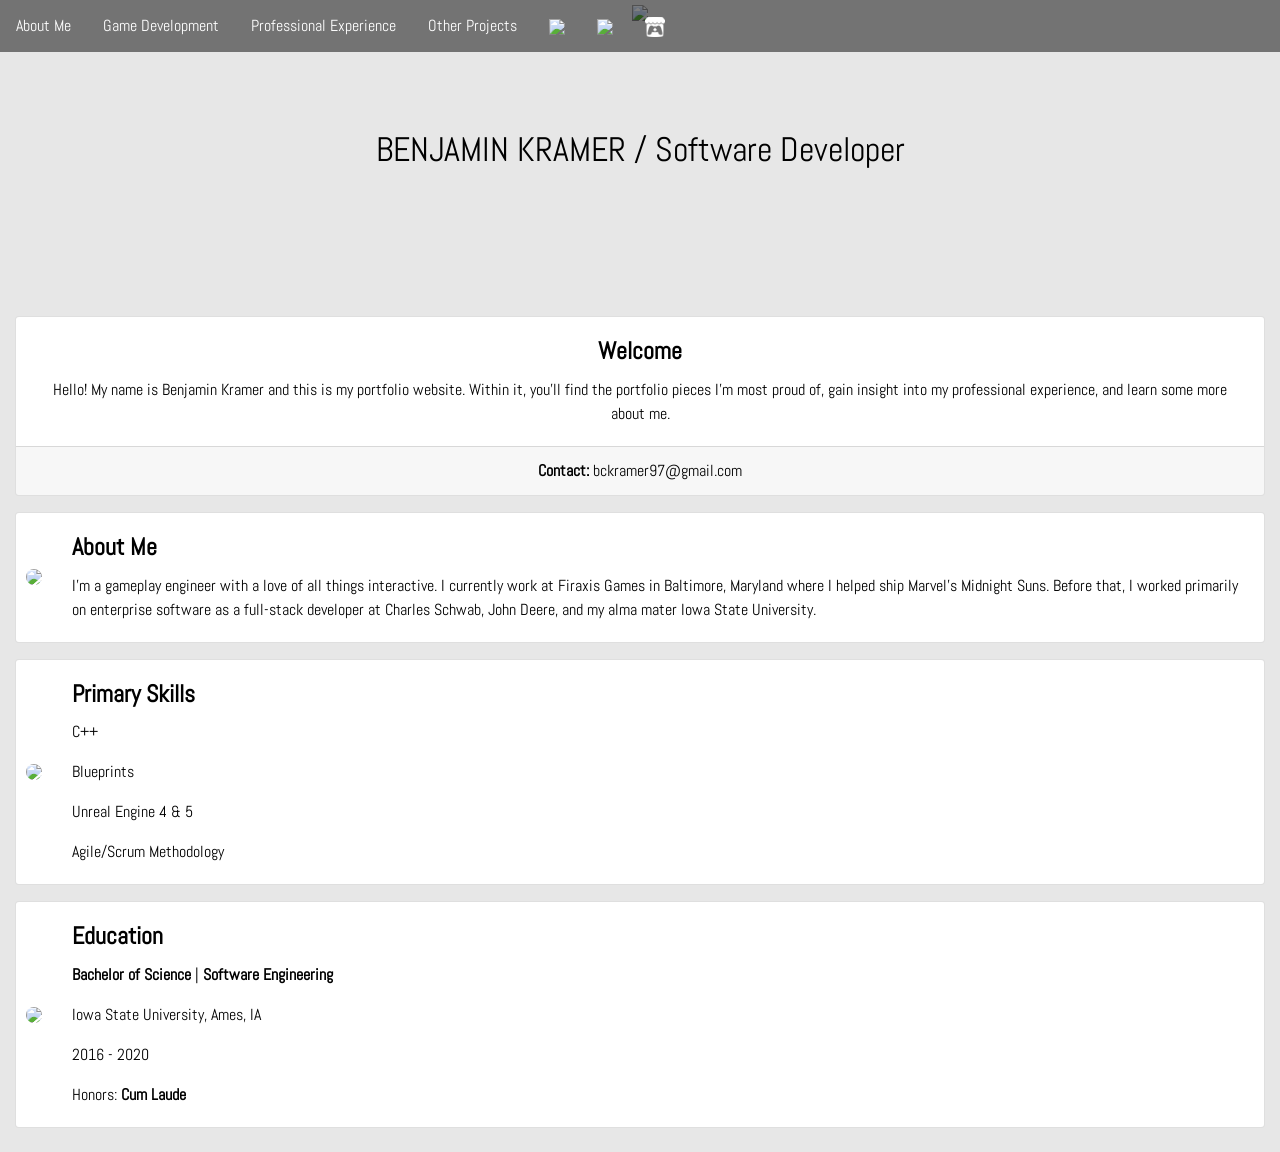
==== index.html @ b0a1f7d3 "Updating with current information" ====
<!DOCTYPE html>
<html lang="en">
<link href='https://fonts.googleapis.com/css?family=Abel' rel='stylesheet'>
<head>
    <!-- Required meta tags -->
    <meta charset="utf-8">
    <meta name="viewport" content="width=device-width, initial-scale=1, shrink-to-fit=no">

    <!-- Bootstrap CSS -->
    <link rel="stylesheet" href="https://maxcdn.bootstrapcdn.com/bootstrap/4.0.0-beta/css/bootstrap.min.css" integrity="sha384-/Y6pD6FV/Vv2HJnA6t+vslU6fwYXjCFtcEpHbNJ0lyAFsXTsjBbfaDjzALeQsN6M" crossorigin="anonymous">
    <link href="style.css" rel="stylesheet" type="text/css">
</head>
<body>
<div class="container-fluid" id="picture">
    <img src="images/iceland_resized.jpg" class="img-fluid" width="100%" height="300px">
    <div class="center" >BENJAMIN KRAMER / Software Developer</div>
</div>
<div class="container-fluid">
    <div class="row">
        <div class="col-12 mt-3">
            <div class="card">
                <div class="card-horizontal">
                    <div class="card-body">
                        <h4 class="card-title" style="text-align: center"><strong>Welcome</strong></h4>
                        <p class="card-text" style="text-align: center">Hello! My name is Benjamin Kramer and this is my portfolio website. Within it, you'll find the portfolio pieces I'm most proud of, gain insight into my professional
                            experience, and learn some more about me.</p>
                    </div>
                </div>
                <div class="card-footer" style="text-align: center">
                    <strong>Contact:</strong> bckramer97@gmail.com
                </div>
            </div>
        </div>
    </div>
</div>
<div class="container-fluid">
    <div class="row">
        <div class="col-12 mt-3">
            <div class="card">
                <div class="card-horizontal">
                    <img class="img-rounded" src="images/profile_image.jpg" style="border-radius: 50%">
                    <div class="card-body">
                        <h4 class="card-title"><strong>About Me</strong></h4>
                        <p class="card-text">I'm a gameplay engineer with a love of all things interactive. I currently work at Firaxis Games in Baltimore, Maryland where I helped
                            ship Marvel's Midnight Suns. Before that, I worked primarily on enterprise software as a full-stack developer at Charles Schwab, John Deere, and my alma mater
                            Iowa State University.
                        </p>
                    </div>
                </div>
            </div>
        </div>
    </div>
</div>
<div class="container-fluid">
    <div class="row">
        <div class="col-12 mt-3">
            <div class="card">
                <div class="card-horizontal">
                    <img class="img-rounded" src="images/skills_image.jpg">
                    <div class="card-body">
                        <h4 class="card-title"><strong>Primary Skills</strong></h4>
                        <p class="card-text">C++</p>
                        <p class="card-text">Blueprints</p>
                        <p class="card-text">Unreal Engine 4 & 5</p>
                        <p class="card-text">Agile/Scrum Methodology</p>
                    </div>
                </div>
            </div>
        </div>
    </div>
</div>
<div class="container-fluid">
    <div class="row">
        <div class="col-12 mt-3">
            <div class="card">
                <div class="card-horizontal">
                    <img class="img-rounded" src="images/education_image.jpg">
                    <div class="card-body">
                        <h4 class="card-title"><strong>Education</strong></h4>
                        <p class="card-text"><strong>Bachelor of Science</strong> | <strong>Software Engineering</strong></p>
                        <p class="card-text">Iowa State University, Ames, IA</p>
                        <p class="card-text">2016 - 2020</p>
                        <p class="card-text">Honors: <strong>Cum Laude</strong></p>
                    </div>
                </div>
            </div>
        </div>
    </div>
    <br>
</div>
</body>
<script src="utils.js"></script>
</html>
---- style.css ----
div.container-fluid {
    position: relative;
    color: black;
    font-family: 'Abel';
    background: none;
    height: 100%;
}

#picture {
    position: relative;
    text-align: center;
    padding-left: 0px;
    padding-right: 0px;
    height: 300px;
    color: black;
}

.middle {
    position: relative;
    top: 28%;
    text-align: center;
    margin: auto;
    font-size: 60px;
    border: 3px solid #73AD21;
}

.middle-links {
    position: relative;
    top: 82%;
    transform: translate(-50%, -50%);
    text-align: center;
}

body {
    background: #e7e7e7;
}

table {
    border-collapse: collapse;
}

td {
    padding-top: .5em;
    padding-right: .5em;
}

a.btn-default-japan {
    background-color: #c1203e;
}

a.btn-default-alaska {
    background-color: gray;
}

a.btn-default:hover, .btn-default:focus, .btn-default:active, .btn-default.active, .open>.dropdown-toggle.btn-default {
    background-color: #333333;
}

a.btn-default-japan:hover, .btn-default:focus, .btn-default:active, .btn-default.active, .open>.dropdown-toggle.btn-default {
    background-color: black;
}

a.btn-default-alaska:hover, .btn-default:focus, .btn-default:active, .btn-default.active, .open>.dropdown-toggle.btn-default {
    background-color: #4b525e;
}

a.btn-default-utah:hover, .btn-default:focus, .btn-default:active, .btn-default.active, .open>.dropdown-toggle.btn-default {
    background-color: #8c3313;
}

#name {
    position: absolute;
}


p.paragraph {
    padding: 10px;
    font-size: 1em;
    font-family: 'Abel';
}

div.title {
    font-size: 2em;
    font-family: 'Abel';
    align: center;
}

/*Based on example from https://www.w3schools.com/css/css_navbar.asp*/

ul {
    list-style-type: none;
    padding: 0;
    overflow: hidden;
    background: rgba(0, 0, 0, .5);
    position: fixed;
    width: 100%;
    top: 0;
}

li {
    float: left;
}

li a {
    display: block;
    color: white;
    text-align: center;
    padding: 14px 16px;
    text-decoration: none;
    font-family: 'Abel';
    white-space: nowrap;
    height: auto;
}

/* Change the link color to #111 (black) on hover */
li a:hover {
    background-color: #111;
    text-decoration: none;
    color: white;
}

li a:link {
    color: white;
}

li img.headerPictures {
    height: 20px;
}

.center {
    position: absolute;
    top: 50%;
    left: 50%;
    transform: translate(-50%, -50%);
}

@media only screen and (max-width: 600px) {

    li a {
        height: 30px;
        padding-top: 10px;
        font-size: 60%;
    }

    li img.headerPictures {
        height: 10px;
    }
}

.img-rounded {
    border-radius: 50%;
    margin: auto;
    padding: 10px;
}

@media screen and (max-width: 450px) {
    .img-rounded {
        height: 100px;
        width: 100px;
    }

    div.center {
        padding-top: 25px;
        font-size: 20%;
        color: white;
    }

    #picture {
        height: auto;
    }

    div.card {
        font-size: 70%;
    }

}


/* Taken from: https://codepen.io/SteveJRobertson/pen/POdvgz */

.card-horizontal {
    display: flex;
    flex: 1 1 auto;
}

/* Based on: https://www.w3schools.com/css/css_align.asp */

.center-align {
    margin: auto;
    padding: 10px;
}

/* Taken from https://www.w3schools.com/howto/howto_js_collapsible.asp */

/* Style the button that is used to open and close the collapsible content */
.collapsible {
    background-color: #969696;
    color: white;
    cursor: pointer;
    padding: 18px;
    width: 100%;
    border: none;
    text-align: left;
    outline: none;
    font-size: 15px;

}

/* Add a background color to the button if it is clicked on (add the .active class with JS), and when you move the mouse over it (hover) */
.active, .collapsible:hover {
    background-color: #ccc;
}

/* Style the collapsible content. Note: hidden by default */
.collapsible-content {
    padding: 0 18px;
    display: none;
    overflow: hidden;
    background-color: #f1f1f1;
}
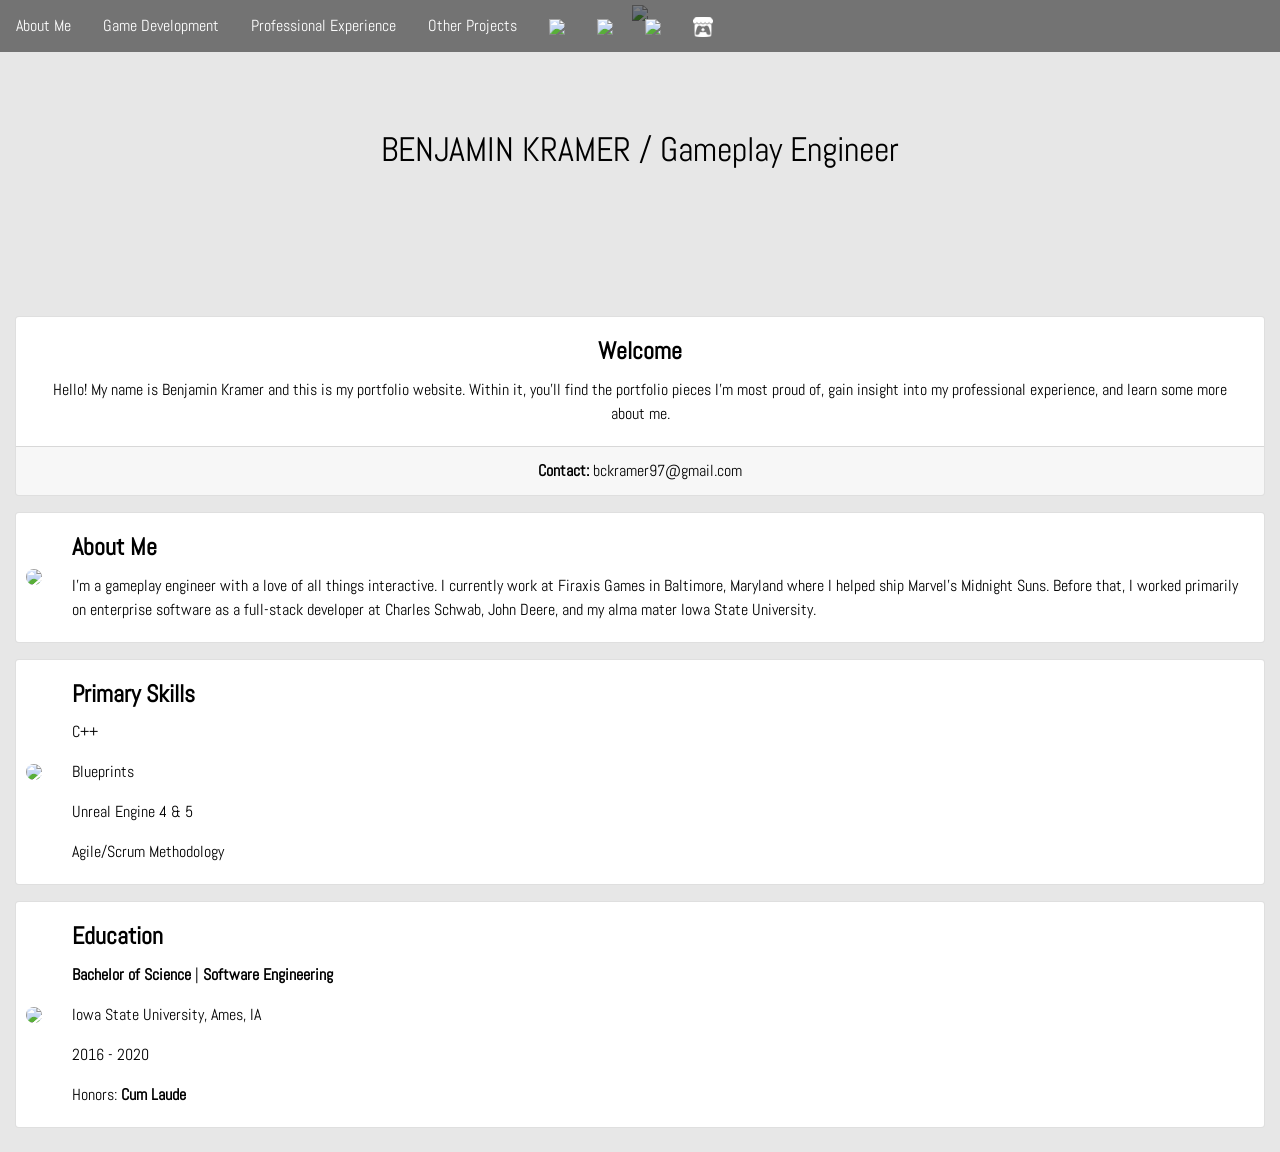
==== commit 509af7ab: "Updated job title on home page" ====
--- a/index.html
+++ b/index.html
@@ -13,7 +13,7 @@
 <body>
 <div class="container-fluid" id="picture">
     <img src="images/iceland_resized.jpg" class="img-fluid" width="100%" height="300px">
-    <div class="center" >BENJAMIN KRAMER / Software Developer</div>
+    <div class="center" >BENJAMIN KRAMER / Gameplay Engineer</div>
 </div>
 <div class="container-fluid">
     <div class="row">
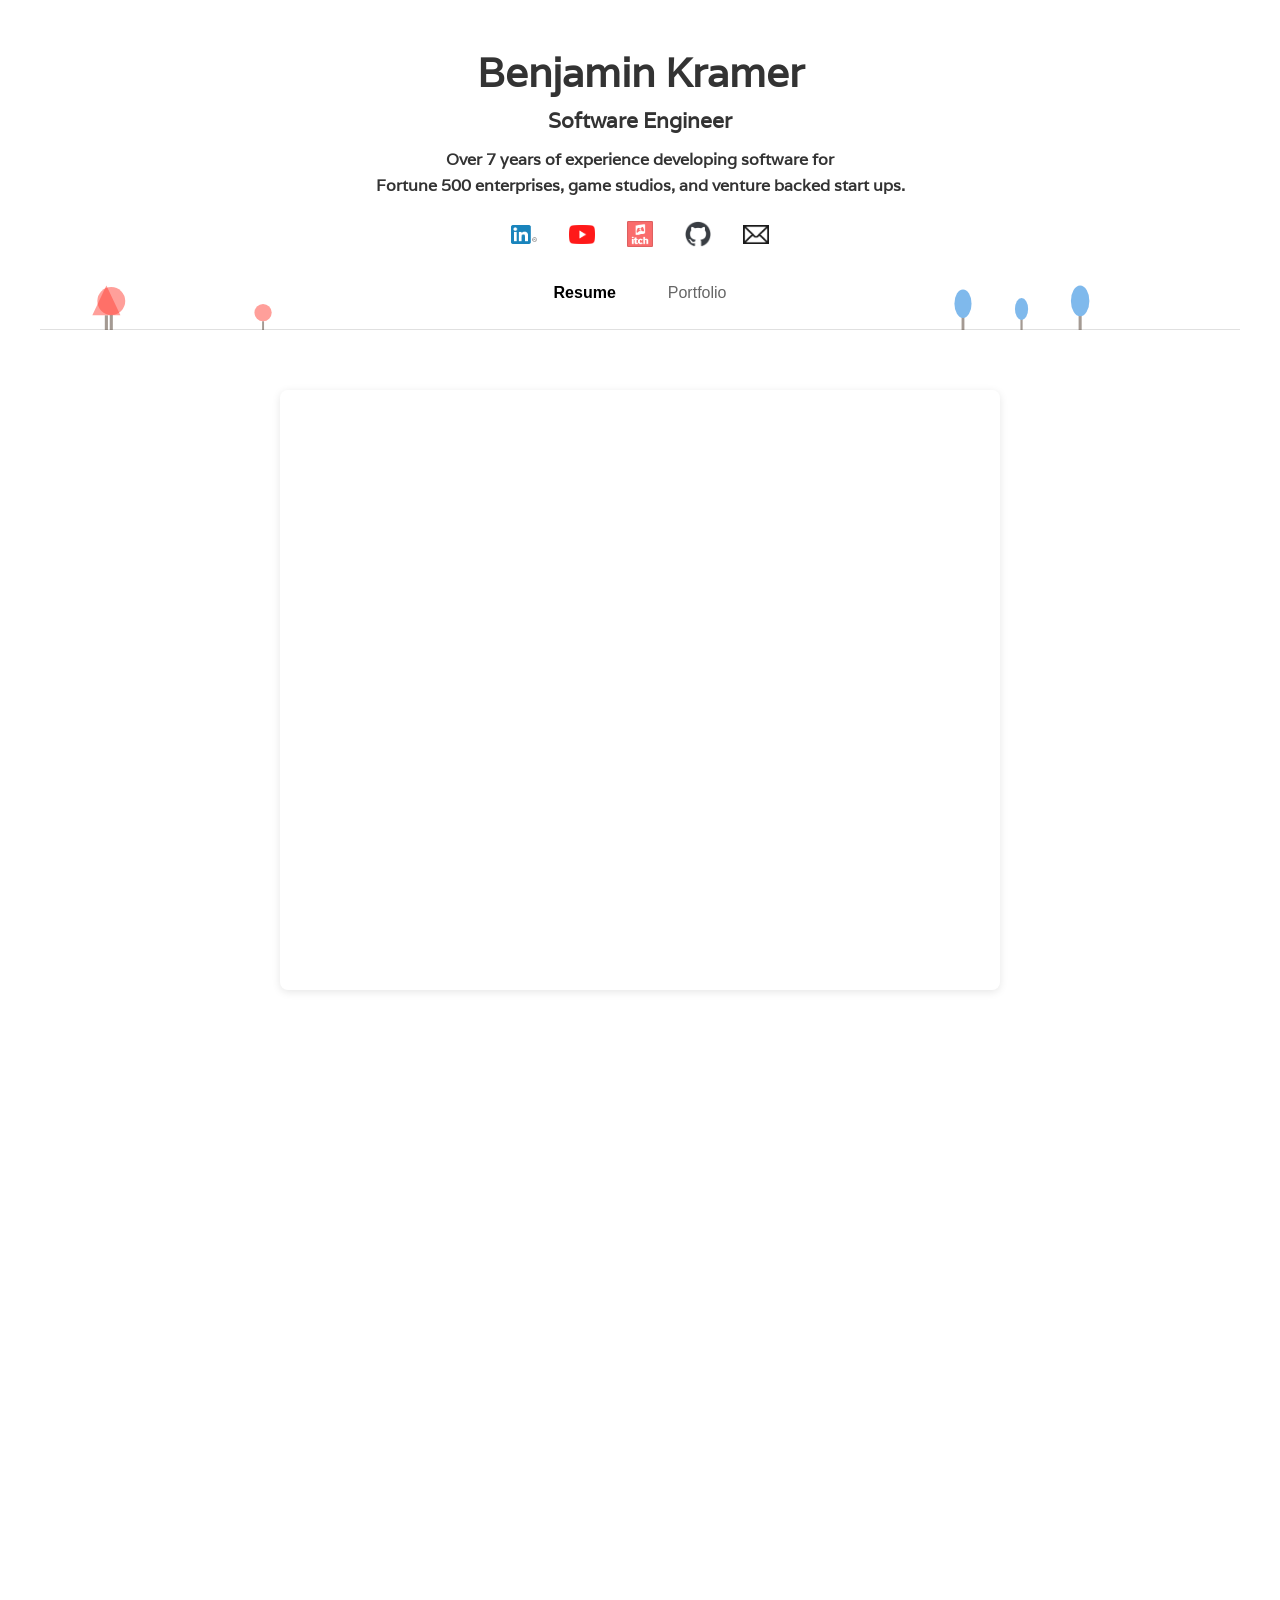
==== commit 49aca732: "Portfolio Website, 2026 refresh" ====
--- a/index.html
+++ b/index.html
@@ -1,93 +1,250 @@
 <!DOCTYPE html>
 <html lang="en">
-<link href='https://fonts.googleapis.com/css?family=Abel' rel='stylesheet'>
 <head>
-    <!-- Required meta tags -->
-    <meta charset="utf-8">
-    <meta name="viewport" content="width=device-width, initial-scale=1, shrink-to-fit=no">
-
-    <!-- Bootstrap CSS -->
-    <link rel="stylesheet" href="https://maxcdn.bootstrapcdn.com/bootstrap/4.0.0-beta/css/bootstrap.min.css" integrity="sha384-/Y6pD6FV/Vv2HJnA6t+vslU6fwYXjCFtcEpHbNJ0lyAFsXTsjBbfaDjzALeQsN6M" crossorigin="anonymous">
-    <link href="style.css" rel="stylesheet" type="text/css">
+    <meta charset="UTF-8">
+    <meta name="viewport" content="width=device-width, initial-scale=1.0">
+    <title>Professional Portfolio</title>
+    <link rel="preconnect" href="https://fonts.googleapis.com">
+    <link rel="preconnect" href="https://fonts.gstatic.com" crossorigin>
+    <link href="https://fonts.googleapis.com/css2?family=DM+Serif+Text:ital@0;1&family=Noto+Sans:ital,wght@0,100..900;1,100..900&family=Varela&display=swap" rel="stylesheet">
+    <link rel="stylesheet" href="style.css">
 </head>
 <body>
-<div class="container-fluid" id="picture">
-    <img src="images/iceland_resized.jpg" class="img-fluid" width="100%" height="300px">
-    <div class="center" >BENJAMIN KRAMER / Gameplay Engineer</div>
-</div>
-<div class="container-fluid">
-    <div class="row">
-        <div class="col-12 mt-3">
-            <div class="card">
-                <div class="card-horizontal">
-                    <div class="card-body">
-                        <h4 class="card-title" style="text-align: center"><strong>Welcome</strong></h4>
-                        <p class="card-text" style="text-align: center">Hello! My name is Benjamin Kramer and this is my portfolio website. Within it, you'll find the portfolio pieces I'm most proud of, gain insight into my professional
-                            experience, and learn some more about me.</p>
-                    </div>
-                </div>
-                <div class="card-footer" style="text-align: center">
-                    <strong>Contact:</strong> bckramer97@gmail.com
-                </div>
-            </div>
+    <div class="bg-side bg-left"></div>
+    <div class="bg-side bg-right"></div>
+    <header>
+        <h1>Benjamin Kramer</h1>
+        <h3>Software Engineer</h3>
+        <h4>Over 7 years of experience developing software for</h4>
+        <h4>Fortune 500 enterprises, game studios, and venture backed start ups.</h4>
+        <div class="social-links">
+            <a href="https://www.linkedin.com/in/benjamin-kramer-579701148/" target="_blank">
+                <img src="images/linkedin.png" alt="LinkedIn">
+            </a>
+            <a href="https://www.youtube.com/@bckramer97" target="_blank">
+                <img src="images/youtube.png" alt="YouTube">
+            </a>
+            <a href="https://ben-64.itch.io/" target="_blank">
+                <img src="images/itch.png" alt="itch.io">
+            </a>
+            <a href="https://github.com/bckramer" target="_blank">
+                <img src="images/github.png" alt="itch.io">
+            </a>
+            <a href="mailto:bckramer97@gmail.com" target="_blank">
+                <img src="images/email.png" alt="Email">
+            </a>
         </div>
-    </div>
-</div>
-<div class="container-fluid">
-    <div class="row">
-        <div class="col-12 mt-3">
-            <div class="card">
-                <div class="card-horizontal">
-                    <img class="img-rounded" src="images/profile_image.jpg" style="border-radius: 50%">
-                    <div class="card-body">
-                        <h4 class="card-title"><strong>About Me</strong></h4>
-                        <p class="card-text">I'm a gameplay engineer with a love of all things interactive. I currently work at Firaxis Games in Baltimore, Maryland where I helped
-                            ship Marvel's Midnight Suns. Before that, I worked primarily on enterprise software as a full-stack developer at Charles Schwab, John Deere, and my alma mater
-                            Iowa State University.
-                        </p>
-                    </div>
-                </div>
-            </div>
+        <div class="header-bottom-row">
+            <div id="trees-left" class="tree-zone"></div>
+            <nav id="main-nav">
+                <button class="nav-btn active" data-page="resume">Resume</button>
+                <button class="nav-btn" data-page="portfolio">Portfolio</button>
+            </nav>
+            <div id="trees-right" class="tree-zone"></div>
         </div>
-    </div>
-</div>
-<div class="container-fluid">
-    <div class="row">
-        <div class="col-12 mt-3">
-            <div class="card">
-                <div class="card-horizontal">
-                    <img class="img-rounded" src="images/skills_image.jpg">
-                    <div class="card-body">
-                        <h4 class="card-title"><strong>Primary Skills</strong></h4>
-                        <p class="card-text">C++</p>
-                        <p class="card-text">Blueprints</p>
-                        <p class="card-text">Unreal Engine 4 & 5</p>
-                        <p class="card-text">Agile/Scrum Methodology</p>
-                    </div>
-                </div>
-            </div>
-        </div>
-    </div>
-</div>
-<div class="container-fluid">
-    <div class="row">
-        <div class="col-12 mt-3">
-            <div class="card">
-                <div class="card-horizontal">
-                    <img class="img-rounded" src="images/education_image.jpg">
-                    <div class="card-body">
-                        <h4 class="card-title"><strong>Education</strong></h4>
-                        <p class="card-text"><strong>Bachelor of Science</strong> | <strong>Software Engineering</strong></p>
-                        <p class="card-text">Iowa State University, Ames, IA</p>
-                        <p class="card-text">2016 - 2020</p>
-                        <p class="card-text">Honors: <strong>Cum Laude</strong></p>
-                    </div>
-                </div>
-            </div>
-        </div>
-    </div>
-    <br>
-</div>
+        <hr>
+        
+    </header>
+
+    <main id="content">
+        <section id="resume" class="page active">
+            <iframe src="https://drive.google.com/file/d/1pDlpGC36EpFqNOAbECaYy7nydU19K1y5/preview" width="100%" height="600px" style="border: none;"></iframe>
+            
+        </section>
+
+        <section id="portfolio" class="page">
+            <div class="project-container">
+                <div class="project-thumbnail">
+                    <img src="images/liquidspace.png" alt="Liquid Space thumbnail">
+                </div>
+                <div class="project-description">
+                    <h3>Liquid Space Dimension</h3>
+                    <ul clas="bulleted">
+                        <li>Solo-developed Unreal Engine game released on Steam in 2023.</li>
+                        <li>Programming independently using <b>C++</b> and Blueprint.</li>
+                        <li>95% of creative assets were created myself using Blender, Paint.Net, and Unreal Engine (music by Dmytro Nebesh).</li>
+                        <li>Published under my LLC, Puppet Fox.</li>
+                        <li><a href="https://store.steampowered.com/app/2538340/Liquid_Space_Dimension/">Steam</a></li>
+                    </ul>
+                </div>
+            </div>
+            <div class="project-container">
+                <div class="project-thumbnail">
+                    <img src="images/midnightsuns.png" alt="MMS thumbnail">
+                </div>
+                <div class="project-description">
+                    <h3>Marvel's Midnight Suns</h3>
+                    <ul clas="bulleted">
+                        <li>Triple A strategy game released in 2022.</li>
+                        <li>Contributed as a gameplay engineer to hero abilities, effects, the camera system, and more using <b>C++</b> and Unreal Engine.</li>
+                        <li><a href="https://store.steampowered.com/app/368260/Marvels_Midnight_Suns/">Steam</a></li>
+                    </ul>
+                </div>
+            </div>
+            <div class="project-container">
+                <div class="project-thumbnail">
+                    <img src="images/radminton.png" alt="Radminton thumbnail">
+                </div>
+                <div class="project-description">
+                    <h3>Radminton, Computer Vision Coach</h3>
+                    <ul clas="bulleted">
+                        <li>Senior design project that used computer vision to track games of bdadminton.</li>
+                        <li>Contributed on a team of five, tackling object identification using <b>Python</b> and <b>JavaScript</b>.</li>
+                        <li><a href="https://www.youtube.com/watch?v=LsHkzZr4D6U">Video Demonstration</a></li>
+                    </ul>
+                </div>
+            </div>
+            <div class="project-container">
+                <div class="project-thumbnail">
+                    <img src="images/poker_image.jpg" alt="Pocket Aces thumbnail">
+                </div>
+                <div class="project-description">
+                    <h3>Pocket Aces, the Poker Bot</h3>
+                    <ul clas="bulleted">
+                        <li>Used computer vision and a neural network to drive automated play as part of a graduate level course.</li>
+                        <li>Implemented using <b>Python</b>.</li>
+                        <li><a href="https://github.com/bckramer/PocketAces">GitHub Repo</a></li>
+                    </ul>
+                </div>
+            </div>
+            <div class="project-container">
+                <div class="project-thumbnail">
+                    <img src="images/dynamic_pathfinding.jpg" alt="Pathfinding thumbnail">
+                </div>
+                <div class="project-description">
+                    <h3>Dynamic Pathfinding using various Algorithms</h3>
+                    <ul clas="bulleted">
+                        <li>Implemented and compared various pathfinding algorithms in Unity, including LPA* (Lifelong Planning Algorithm), D* Lite, and A*</li>
+                        <li>Used <b>Unity</b> and <b>C#</b></li>
+                        <li><a href="https://youtu.be/_sNz1EXZGiQ?si=hjylboDPVC-QHiys">Video Demonstration</a></li>
+                    </ul>
+                </div>
+            </div>
+            <div class="project-container">
+                <div class="project-thumbnail">
+                    <img src="images/colordrop.png" alt="ColorDrop thumbnail">
+                </div>
+                <div class="project-description">
+                    <h3>Color Drop</h3>
+                    <ul clas="bulleted">
+                        <li>Block-falling puzzle action game prototype developed in 2025.</li>
+                        <li>Used <b>C++</b> and Unreal Engine to create a similar game to Tetris.</li>
+                        <li><a href="https://puppetfoxllc.itch.io/color-drop">Itch.io</a></li>
+                    </ul>
+                </div>
+            </div>
+            <div class="project-container">
+                <div class="project-thumbnail">
+                    <img src="images/puppetfox.png" alt="Itch thumbnail">
+                </div>
+                <div class="project-description">
+                    <h3>Various Itch.io Projects</h3>
+                    <ul class="bulleted">
+                        <li>Game jams, prototypes and more.</li>
+                        <li><a href="https://puppetfoxllc.itch.io/">Itch.io (Puppet Fox)</a></li>
+                        <li><a href="https://ben-64.itch.io/">Itch.io (Personal)</a></li>
+                    </ul>
+                </div>
+            </div>
+            <div class="project-container">
+                <div class="project-thumbnail">
+                    <img src="images/github.png" alt="GitHub thumbnail">
+                </div>
+                <div class="project-description">
+                    <h3>Various Github Projects</h3>
+                    <ul clas="bulleted">
+                        <li>Hackathons, this website, university projects and more.</li>
+                        <li><a href="https://github.com/bckramer">GitHub</a></li>
+                    </ul>
+                </div>
+            </div>
+        </section>
+    </main>
+
+    <script>
+        const navButtons = document.querySelectorAll('.nav-btn');
+        const pages = document.querySelectorAll('.page');
+
+        navButtons.forEach(btn => {
+            btn.addEventListener('click', () => {
+                const targetPage = btn.getAttribute('data-page');
+                
+                navButtons.forEach(b => b.classList.remove('active'));
+                btn.classList.add('active');
+                
+                pages.forEach(p => p.classList.remove('active'));
+                
+                setTimeout(() => {
+                    document.getElementById(targetPage).classList.add('active');
+                }, 300);
+            });
+        });
+        const colors = ['red', 'blue', 'yellow'];
+        const sides = document.querySelectorAll('.bg-side');
+        
+        function spawnBlock() {
+            sides.forEach(side => {
+                if (Math.random() > 0.6) return;
+        
+                const block = document.createElement('div');
+                block.classList.add('bg-block');
+        
+                const size = Math.random() * 60 + 30;
+                const duration = Math.random() * 6 + 10;
+                const color = colors[Math.floor(Math.random() * colors.length)];
+        
+                block.classList.add(color);
+                block.style.width = `${size}px`
+                block.style.height = `${size}px`;
+                block.style.left = `${Math.random() * 70 + 5}%`;
+                block.style.animationDuration = `${duration}s`;
+        
+                side.appendChild(block);
+        
+                setTimeout(() => block.remove(), duration * 1000);
+            });
+        }
+        
+        setInterval(spawnBlock, 1200);
+
+        function plantTrees(containerId, count) {
+            const container = document.getElementById(containerId);
+            const colors = ['#ff4136', '#0074d9', '#ffdc00'];
+
+            const shapes = [
+                '<circle cx="20" cy="22" r="18" />', 
+                '<path d="M20 2 L38 40 L2 40 Z" />',
+                '<ellipse cx="20" cy="22" rx="12" ry="20" />'
+            ];
+
+            for (let i = 0; i < count; i++) {
+                const tree = document.createElement('div');
+                tree.className = 'tree-instance';
+
+                const size = Math.random() * 25 + 25; 
+                const pos = Math.random() * 70; // Spread 0-100% within the margined zone
+                const color = colors[Math.floor(Math.random() * colors.length)];
+                const shape = shapes[Math.floor(Math.random() * shapes.length)];
+            
+                tree.style.left = `${pos}%`;
+                tree.style.height = `${size}px`;
+                tree.style.width = `${size * 0.7}px`;
+            
+                // The 'preserveAspectRatio' and 'viewBox' ensure the trunk (rect) 
+                // stays at the very bottom edge of the SVG container.
+                tree.innerHTML = `
+                    <svg viewBox="0 0 40 60" preserveAspectRatio="xMidYMax meet" style="height:100%; width:100%;">
+                        <rect x="18" y="40" width="4" height="20" fill="#4a3728" />
+                        <g fill="${color}">${shape}</g>
+                    </svg>`;
+                
+                container.appendChild(tree);
+            }
+        }
+
+        // Plant 5-8 trees on each side
+        plantTrees('trees-left', 3);
+        plantTrees('trees-right', 3);
+    </script>
 </body>
-<script src="utils.js"></script>
 </html>
--- a/style.css
+++ b/style.css
@@ -1,220 +1,368 @@
-div.container-fluid {
+* {
+    margin: 0;
+    padding: 0;
+    box-sizing: border-box;
+}
+
+body {
+    font-family: 'Varela', -apple-system, BlinkMacSystemFont, 'Segoe UI', Arial, sans-serif;
+    line-height: 1.6;
+    color: #333;
+    background: #fff;
+}
+
+header {
+    text-align: center;
+    padding: 40px 20px 20px;
+}
+
+h1 {
+    font-size: 2.5rem;
+    font-weight: 700;
+}
+
+nav {
+    display: flex;
+    justify-content: center;
+    gap: 20px;
+    margin-bottom: 20px;
+    flex-wrap: wrap;
+}
+
+.nav-btn {
+    background: none;
+    border: none;
+    font-size: 1rem;
+    padding: 8px 16px;
+    cursor: pointer;
+    color: #666;
+    transition: color 0.3s;
+}
+
+.nav-btn:hover {
+    color: #000;
+}
+
+.nav-btn.active {
+    color: #000;
+    font-weight: 600;
+}
+
+hr {
+    border: none;
+    border-top: 1px solid #e0e0e0;
+    margin: 0 auto;
+    max-width: 1200px;
+}
+
+main {
+    max-width: 800px;
+    margin: 40px auto;
+    padding: 0 20px;
     position: relative;
-    color: black;
-    font-family: 'Abel';
-    background: none;
+    min-height: 400px;
+}
+
+.page {
+    opacity: 0;
+    position: absolute;
+    width: 100%;
+    left: 0;
+    top: 0;
+    padding: 0 20px;
+    pointer-events: none;
+    transition: opacity 0.3s ease-in-out;
+}
+
+.page.active {
+    opacity: 1;
+    position: relative;
+    pointer-events: auto;
+}
+
+h2 {
+    font-size: 1.8rem;
+    margin-top: 0px;
+    margin-bottom: 0px;
+    font-weight: 600;
+}
+
+h3 {
+    font-size: 1.3rem;
+    margin-bottom: 10px;
+    font-weight: 600;
+}
+
+p {
+    margin-bottom: 15px;
+}
+
+.project {
+    margin-bottom: 30px;
+}
+
+ul {
+    list-style: none;
+    padding-left: 0;
+}
+
+li {
+    padding: 10px 0;
+    border-bottom: 1px solid #f0f0f0;
+}
+
+li:last-child {
+    border-bottom: none;
+}
+
+.project-container {
+    display: flex;
+    gap: 20px;
+    background: #fff;
+    border-radius: 12px;
+    box-shadow: 0 2px 8px rgba(0, 0, 0, 0.1);
+    padding: 20px;
+    margin: 30px 0;
+    align-items: center;
+}
+
+.project-thumbnail {
+    flex-shrink: 0;
+    width: 200px;
+    height: 200px;
+    border-radius: 8px;
+    overflow: hidden;
+    background: #f5f5f5;
+}
+
+.project-thumbnail img {
+    width: 100%;
     height: 100%;
-}
-
-#picture {
+    object-fit: cover;
+}
+
+.project-description {
+    flex: 1;
+}
+
+.project-description h3 {
+    margin-top: 0;
+}
+
+@media (max-width: 600px) {
+    .project-container {
+        flex-direction: column;
+    }
+
+    .project-thumbnail {
+        width: 100%;
+        height: 200px;
+    }
+}
+
+iframe, embed, object {
+    border-radius: 8px;
+    box-shadow: 0 2px 8px rgba(0, 0, 0, 0.1);
+}
+
+.social-links {
+    display: flex;
+    gap: 12px;
+    margin-top: 8px;
+    margin-bottom: 8px;
+    justify-content: center;
+}
+
+/* Link wrapper */
+.social-links a {
+    display: inline-flex;
+    margin-bottom: 5px;
+    margin-top: 5px;
+}
+
+/* Icon images */
+.social-links img {
+    width: 26px;
+    height: 26px;
+    object-fit: contain;
+    transition:
+        transform 0.25s ease,
+        filter 0.25s ease,
+        opacity 0.25s ease;
+    opacity: 0.9;
+    margin: 10px;
+}
+
+/* Hover animation */
+.social-links a:hover img {
+    transform: translateY(-4px) scale(1.08);
+    opacity: 1;
+    filter: drop-shadow(0 6px 8px rgba(0, 0, 0, 0.25));
+}
+
+.bulleted {
+    list-style: disc;
+    padding-left: 20px;
+}
+
+.bulleted li {
+    padding: 5px 0;
+    border-bottom: none;
+}
+
+.bg-side {
+    position: fixed;
+    top: 0;
+    bottom: 0;
+    width: calc((100vw - 800px) / 2);
+    pointer-events: none;
+    overflow: hidden;
+    z-index: -1;
+}
+
+.bg-left {
+    left: 0;
+}
+
+.bg-right {
+    right: 0;
+}
+
+.bg-block {
+    position: absolute;
+    bottom: -80px;
+    opacity: 0;
+    animation: floatUp linear forwards;
+    border-radius: 4px;
+    pointer-events: auto;
+
+    /* NEW */
+    transition:
+        transform 0.35s cubic-bezier(0.34, 1.56, 0.64, 1),
+        box-shadow 0.35s ease,
+        opacity 0.35s ease;
+}
+
+.bg-block:hover {
+    transform: scale(1.35) rotate(var(--spin, 18deg));
+}
+
+.dm-serif-text-regular {
+    font-family: "DM Serif Text", serif;
+    font-weight: 400;
+    font-style: normal;
+}
+  
+  .dm-serif-text-regular-italic {
+    font-family: "DM Serif Text", serif;
+    font-weight: 400;
+    font-style: italic;
+}
+
+
+/* Color palette */
+.bg-block.red { background: #06B2F8; }
+.bg-block.blue { background: #FFC33C; }
+.bg-block.yellow { background: #F9FBDC; }
+.bg-block.black { background: #FF4C65; }
+
+@keyframes floatUp {
+    0% {
+        transform: translateY(0);
+        opacity: 0;
+    }
+    15% {
+        opacity: 1;
+    }
+    40% {
+        opacity: 0.8;
+    }
+    50% {
+        transform: translateY(-50vh);
+        opacity: 0;
+    }
+}
+
+@media (max-width: 900px) {
+    .bg-side {
+        display: none;
+    }
+    #portfolio {
+        grid-template-columns: 1fr;
+    }
+}
+
+.header-bottom-row {
+    display: flex;
+    align-items: flex-end;
+    width: 100%;
+    /* This ensures the trunks sit exactly on the HR line */
+    margin-bottom: -1px; 
+    height: 60px;
+}
+
+.tree-zone {
+    flex: 1;
     position: relative;
-    text-align: center;
-    padding-left: 0px;
-    padding-right: 0px;
-    height: 300px;
-    color: black;
-}
-
-.middle {
-    position: relative;
-    top: 28%;
-    text-align: center;
-    margin: auto;
-    font-size: 60px;
-    border: 3px solid #73AD21;
-}
-
-.middle-links {
-    position: relative;
-    top: 82%;
-    transform: translate(-50%, -50%);
-    text-align: center;
-}
-
-body {
-    background: #e7e7e7;
-}
-
-table {
-    border-collapse: collapse;
-}
-
-td {
-    padding-top: .5em;
-    padding-right: .5em;
-}
-
-a.btn-default-japan {
-    background-color: #c1203e;
-}
-
-a.btn-default-alaska {
-    background-color: gray;
-}
-
-a.btn-default:hover, .btn-default:focus, .btn-default:active, .btn-default.active, .open>.dropdown-toggle.btn-default {
-    background-color: #333333;
-}
-
-a.btn-default-japan:hover, .btn-default:focus, .btn-default:active, .btn-default.active, .open>.dropdown-toggle.btn-default {
-    background-color: black;
-}
-
-a.btn-default-alaska:hover, .btn-default:focus, .btn-default:active, .btn-default.active, .open>.dropdown-toggle.btn-default {
-    background-color: #4b525e;
-}
-
-a.btn-default-utah:hover, .btn-default:focus, .btn-default:active, .btn-default.active, .open>.dropdown-toggle.btn-default {
-    background-color: #8c3313;
-}
-
-#name {
+    height: 100%;
+    /* Prevents trees from appearing at the very edges of the screen */
+    margin: 0 5%; 
+}
+
+#main-nav {
+    flex: 0 0 auto;
+    padding: 0 40px; 
+    z-index: 10;
+}
+
+.tree-instance {
     position: absolute;
-}
-
-
-p.paragraph {
-    padding: 10px;
-    font-size: 1em;
-    font-family: 'Abel';
-}
-
-div.title {
-    font-size: 2em;
-    font-family: 'Abel';
-    align: center;
-}
-
-/*Based on example from https://www.w3schools.com/css/css_navbar.asp*/
-
-ul {
-    list-style-type: none;
-    padding: 0;
-    overflow: hidden;
-    background: rgba(0, 0, 0, .5);
-    position: fixed;
+    bottom: 0;
+    display: flex;
+    align-items: flex-end;
+    transition: transform 0.2s, opacity 0.3s; /* Smooth transition for hover */
+    
+    /* Makes trees slightly see-through */
+    opacity: 0.5; 
+}
+
+.tree-instance svg {
+    display: block;
+    margin-bottom: 0;
+}
+
+.tree-instance:hover {
+    transform: scale(1.2);
+    cursor: pointer;
+    /* Optional: Makes them pop back to full opacity on hover */
+    opacity: 1; 
+}
+
+/* The container for all projects */
+#portfolio {
+    display: grid;
+    grid-template-columns: repeat(2, 1fr); /* Creates two equal columns */
+    gap: 30px; /* Space between the project cards */
+    padding: 20px 0;
+}
+
+/* Adjust the individual project card */
+.project-container {
+    display: flex;
+    flex-direction: column; /* Stack image on top of text within the card */
+    background: rgba(255, 255, 255, 0.05); /* Optional: slight background to define the card */
+    border-radius: 8px;
+    padding: 15px;
+    transition: transform 0.3s ease;
+}
+
+.project-container:hover {
+    transform: translateY(-5px);
+}
+
+.project-thumbnail img {
     width: 100%;
-    top: 0;
-}
-
-li {
-    float: left;
-}
-
-li a {
-    display: block;
-    color: white;
-    text-align: center;
-    padding: 14px 16px;
-    text-decoration: none;
-    font-family: 'Abel';
-    white-space: nowrap;
     height: auto;
-}
-
-/* Change the link color to #111 (black) on hover */
-li a:hover {
-    background-color: #111;
-    text-decoration: none;
-    color: white;
-}
-
-li a:link {
-    color: white;
-}
-
-li img.headerPictures {
-    height: 20px;
-}
-
-.center {
-    position: absolute;
-    top: 50%;
-    left: 50%;
-    transform: translate(-50%, -50%);
-}
-
-@media only screen and (max-width: 600px) {
-
-    li a {
-        height: 30px;
-        padding-top: 10px;
-        font-size: 60%;
-    }
-
-    li img.headerPictures {
-        height: 10px;
-    }
-}
-
-.img-rounded {
-    border-radius: 50%;
-    margin: auto;
-    padding: 10px;
-}
-
-@media screen and (max-width: 450px) {
-    .img-rounded {
-        height: 100px;
-        width: 100px;
-    }
-
-    div.center {
-        padding-top: 25px;
-        font-size: 20%;
-        color: white;
-    }
-
-    #picture {
-        height: auto;
-    }
-
-    div.card {
-        font-size: 70%;
-    }
-
-}
-
-
-/* Taken from: https://codepen.io/SteveJRobertson/pen/POdvgz */
-
-.card-horizontal {
-    display: flex;
-    flex: 1 1 auto;
-}
-
-/* Based on: https://www.w3schools.com/css/css_align.asp */
-
-.center-align {
-    margin: auto;
-    padding: 10px;
-}
-
-/* Taken from https://www.w3schools.com/howto/howto_js_collapsible.asp */
-
-/* Style the button that is used to open and close the collapsible content */
-.collapsible {
-    background-color: #969696;
-    color: white;
-    cursor: pointer;
-    padding: 18px;
-    width: 100%;
-    border: none;
-    text-align: left;
-    outline: none;
-    font-size: 15px;
-
-}
-
-/* Add a background color to the button if it is clicked on (add the .active class with JS), and when you move the mouse over it (hover) */
-.active, .collapsible:hover {
-    background-color: #ccc;
-}
-
-/* Style the collapsible content. Note: hidden by default */
-.collapsible-content {
-    padding: 0 18px;
-    display: none;
-    overflow: hidden;
-    background-color: #f1f1f1;
+    border-radius: 4px;
+    margin-bottom: 15px;
 }
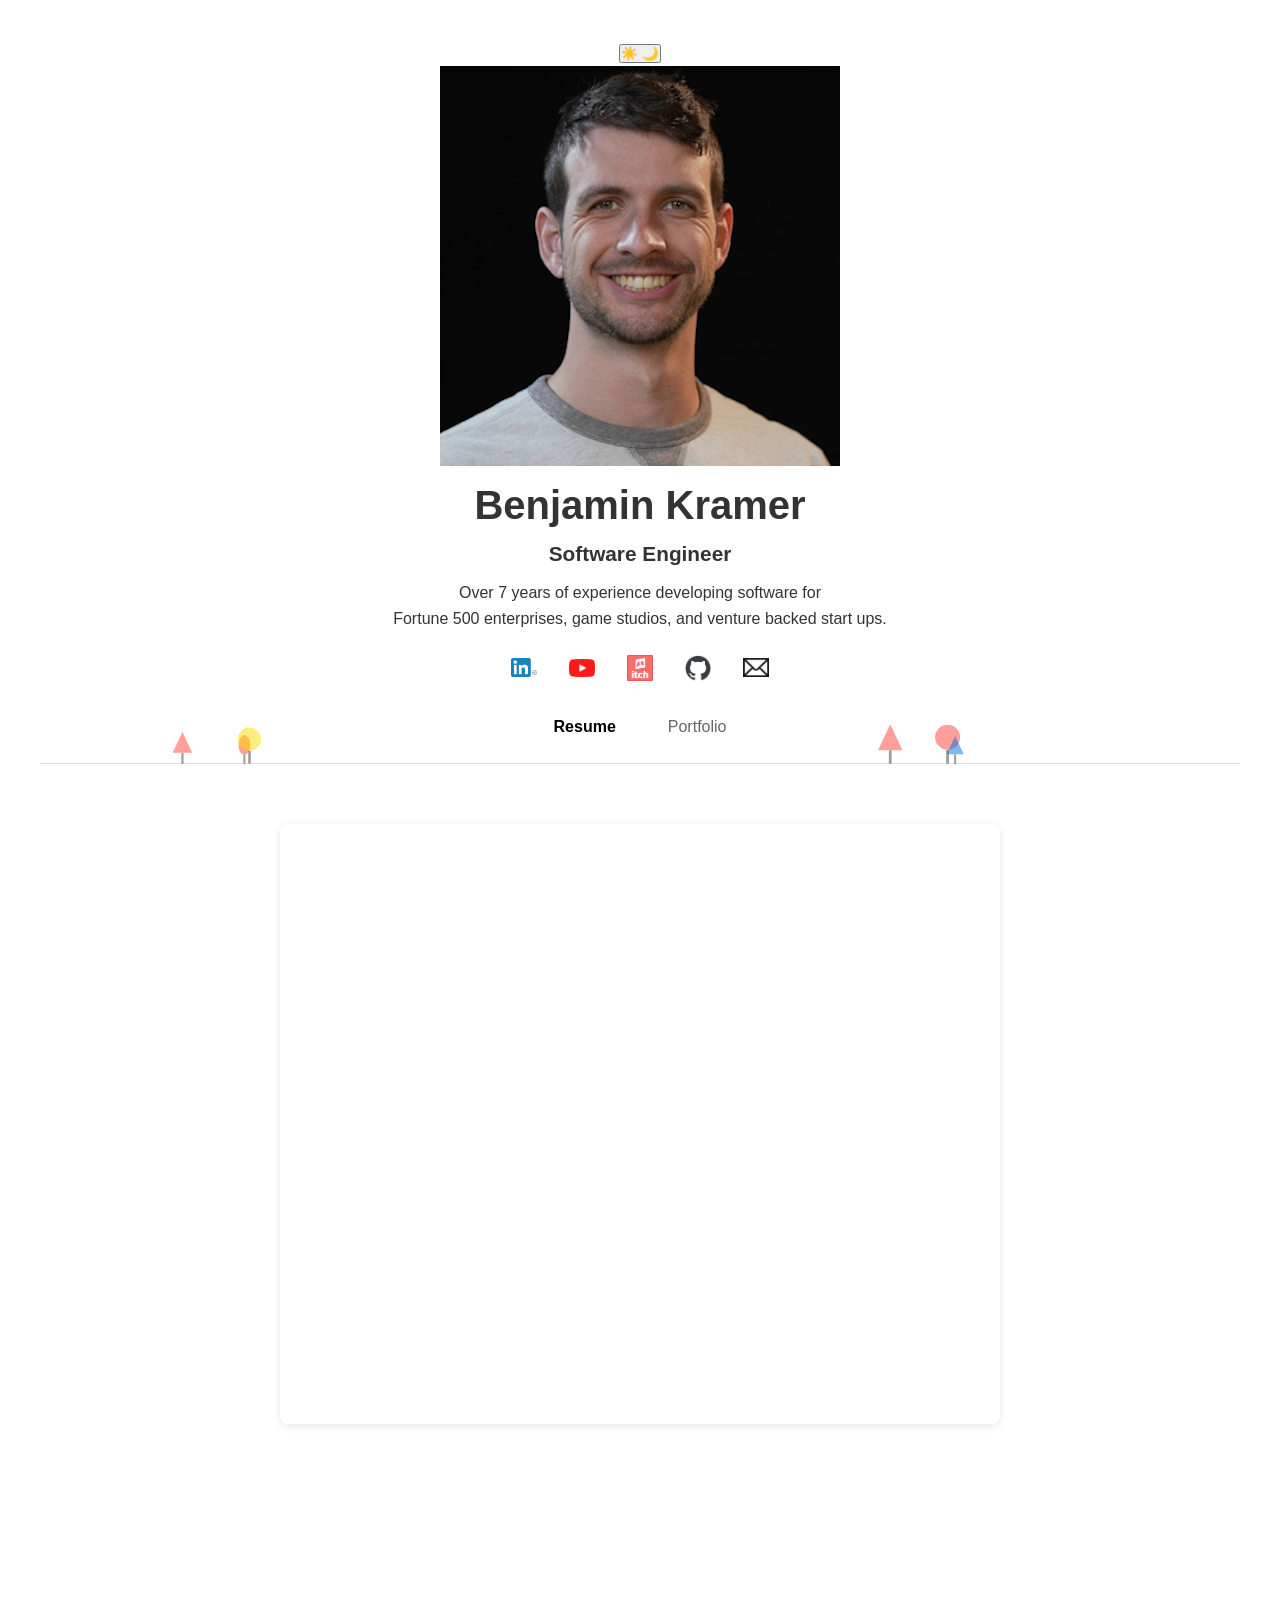
==== commit 8f3d10c7: "Added a headshot and dark mode toggle" ====
--- a/index.html
+++ b/index.html
@@ -6,45 +6,59 @@
     <title>Professional Portfolio</title>
     <link rel="preconnect" href="https://fonts.googleapis.com">
     <link rel="preconnect" href="https://fonts.gstatic.com" crossorigin>
-    <link href="https://fonts.googleapis.com/css2?family=DM+Serif+Text:ital@0;1&family=Noto+Sans:ital,wght@0,100..900;1,100..900&family=Varela&display=swap" rel="stylesheet">
+    <link href="https://fonts.googleapis.com/css2?family=Source+Sans+3:ital,wght@0,200..900;1,200..900&display=swap" rel="stylesheet">
     <link rel="stylesheet" href="style.css">
 </head>
 <body>
     <div class="bg-side bg-left"></div>
     <div class="bg-side bg-right"></div>
     <header>
-        <h1>Benjamin Kramer</h1>
-        <h3>Software Engineer</h3>
-        <h4>Over 7 years of experience developing software for</h4>
-        <h4>Fortune 500 enterprises, game studios, and venture backed start ups.</h4>
-        <div class="social-links">
-            <a href="https://www.linkedin.com/in/benjamin-kramer-579701148/" target="_blank">
-                <img src="images/linkedin.png" alt="LinkedIn">
-            </a>
-            <a href="https://www.youtube.com/@bckramer97" target="_blank">
-                <img src="images/youtube.png" alt="YouTube">
-            </a>
-            <a href="https://ben-64.itch.io/" target="_blank">
-                <img src="images/itch.png" alt="itch.io">
-            </a>
-            <a href="https://github.com/bckramer" target="_blank">
-                <img src="images/github.png" alt="itch.io">
-            </a>
-            <a href="mailto:bckramer97@gmail.com" target="_blank">
-                <img src="images/email.png" alt="Email">
-            </a>
+    <div class="header-top-content">
+        <button id="theme-toggle" aria-label="Toggle dark mode">
+            <span class="icon-sun">☀️</span>
+            <span class="icon-moon">🌙</span>
+        </button>
+
+        <div class="profile-container">
+            <img src="images/headshot.png" alt="Benjamin Kramer" class="profile-photo">
         </div>
-        <div class="header-bottom-row">
-            <div id="trees-left" class="tree-zone"></div>
-            <nav id="main-nav">
-                <button class="nav-btn active" data-page="resume">Resume</button>
-                <button class="nav-btn" data-page="portfolio">Portfolio</button>
-            </nav>
-            <div id="trees-right" class="tree-zone"></div>
+
+        <div class="header-info">
+            <h1>Benjamin Kramer</h1>
+            <h3>Software Engineer</h3>
+            <h4>Over 7 years of experience developing software for</h4>
+            <h4>Fortune 500 enterprises, game studios, and venture backed start ups.</h4>
+            
+            <div class="social-links">
+                <a href="https://www.linkedin.com/in/benjamin-kramer-579701148/" target="_blank">
+                    <img src="images/linkedin.png" alt="LinkedIn">
+                </a>
+                <a href="https://www.youtube.com/@bckramer97" target="_blank">
+                    <img src="images/youtube.png" alt="YouTube">
+                </a>
+                <a href="https://ben-64.itch.io/" target="_blank">
+                    <img src="images/itch.png" alt="itch.io">
+                </a>
+                <a href="https://github.com/bckramer" target="_blank">
+                    <img src="images/github.png" alt="GitHub">
+                </a>
+                <a href="mailto:bckramer97@gmail.com" target="_blank">
+                    <img src="images/email.png" alt="Email">
+                </a>
+            </div>
         </div>
-        <hr>
-        
-    </header>
+    </div>
+
+    <div class="header-bottom-row">
+        <div id="trees-left" class="tree-zone"></div>
+        <nav id="main-nav">
+            <button class="nav-btn active" data-page="resume">Resume</button>
+            <button class="nav-btn" data-page="portfolio">Portfolio</button>
+        </nav>
+        <div id="trees-right" class="tree-zone"></div>
+    </div>
+    <hr>
+</header>
 
     <main id="content">
         <section id="resume" class="page active">
@@ -61,7 +75,7 @@
                     <h3>Liquid Space Dimension</h3>
                     <ul clas="bulleted">
                         <li>Solo-developed Unreal Engine game released on Steam in 2023.</li>
-                        <li>Programming independently using <b>C++</b> and Blueprint.</li>
+                        <li>Programmed independently using <b>C++</b> and Blueprint.</li>
                         <li>95% of creative assets were created myself using Blender, Paint.Net, and Unreal Engine (music by Dmytro Nebesh).</li>
                         <li>Published under my LLC, Puppet Fox.</li>
                         <li><a href="https://store.steampowered.com/app/2538340/Liquid_Space_Dimension/">Steam</a></li>
@@ -162,6 +176,28 @@
     </main>
 
     <script>
+
+        // --- Theme Logic ---
+        const themeToggle = document.getElementById('theme-toggle');
+        const body = document.body;
+
+        // Check for saved user preference
+        const currentTheme = localStorage.getItem('theme');
+        if (currentTheme) {
+            body.classList.add(currentTheme);
+        }
+
+        themeToggle.addEventListener('click', () => {
+            if (body.classList.contains('dark-mode')) {
+                body.classList.remove('dark-mode');
+                localStorage.setItem('theme', ''); // Light mode
+            } else {
+                body.classList.add('dark-mode');
+                localStorage.setItem('theme', 'dark-mode');
+            }
+        });
+
+        // --- Navigation Logic ---
         const navButtons = document.querySelectorAll('.nav-btn');
         const pages = document.querySelectorAll('.page');
 
@@ -179,6 +215,8 @@
                 }, 300);
             });
         });
+
+        // --- Block Logic ---
         const colors = ['red', 'blue', 'yellow'];
         const sides = document.querySelectorAll('.bg-side');
         
@@ -207,6 +245,7 @@
         
         setInterval(spawnBlock, 1200);
 
+        // --- Tree Logic ---
         function plantTrees(containerId, count) {
             const container = document.getElementById(containerId);
             const colors = ['#ff4136', '#0074d9', '#ffdc00'];
--- a/style.css
+++ b/style.css
@@ -19,6 +19,14 @@
 h1 {
     font-size: 2.5rem;
     font-weight: 700;
+}
+
+h3 {
+    font-weight: normal;
+}
+
+h4 {
+    font-weight: normal;
 }
 
 nav {
@@ -346,15 +354,15 @@
     padding: 20px 0;
 }
 
-/* Adjust the individual project card */
 .project-container {
     display: flex;
-    flex-direction: column; /* Stack image on top of text within the card */
-    background: rgba(255, 255, 255, 0.05); /* Optional: slight background to define the card */
-    border-radius: 8px;
-    padding: 15px;
-    transition: transform 0.3s ease;
-}
+    flex-direction: column;
+    justify-content: space-between; /* Pushes the description/links to the bottom */
+    height: 100%; 
+    padding: 20px;
+    border: 1px solid rgba(255, 255, 255, 0.1);
+}
+
 
 .project-container:hover {
     transform: translateY(-5px);
